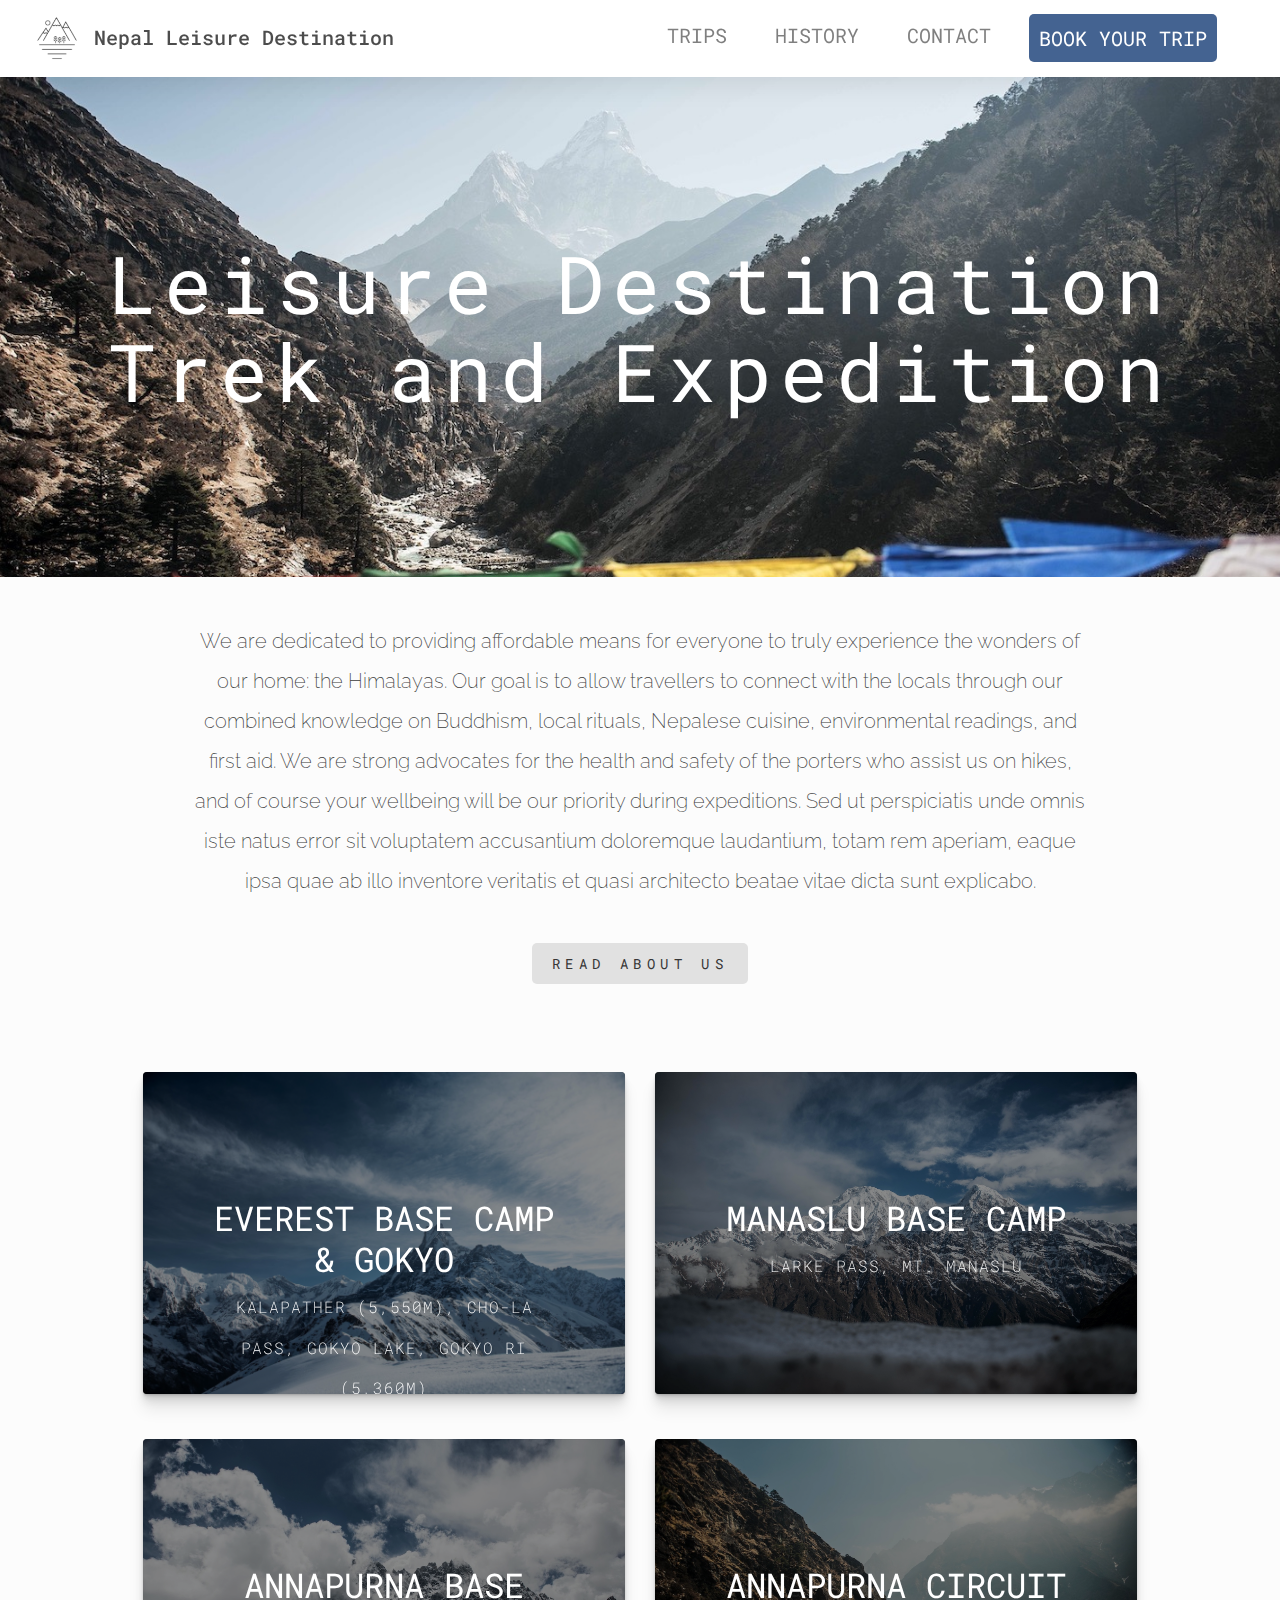
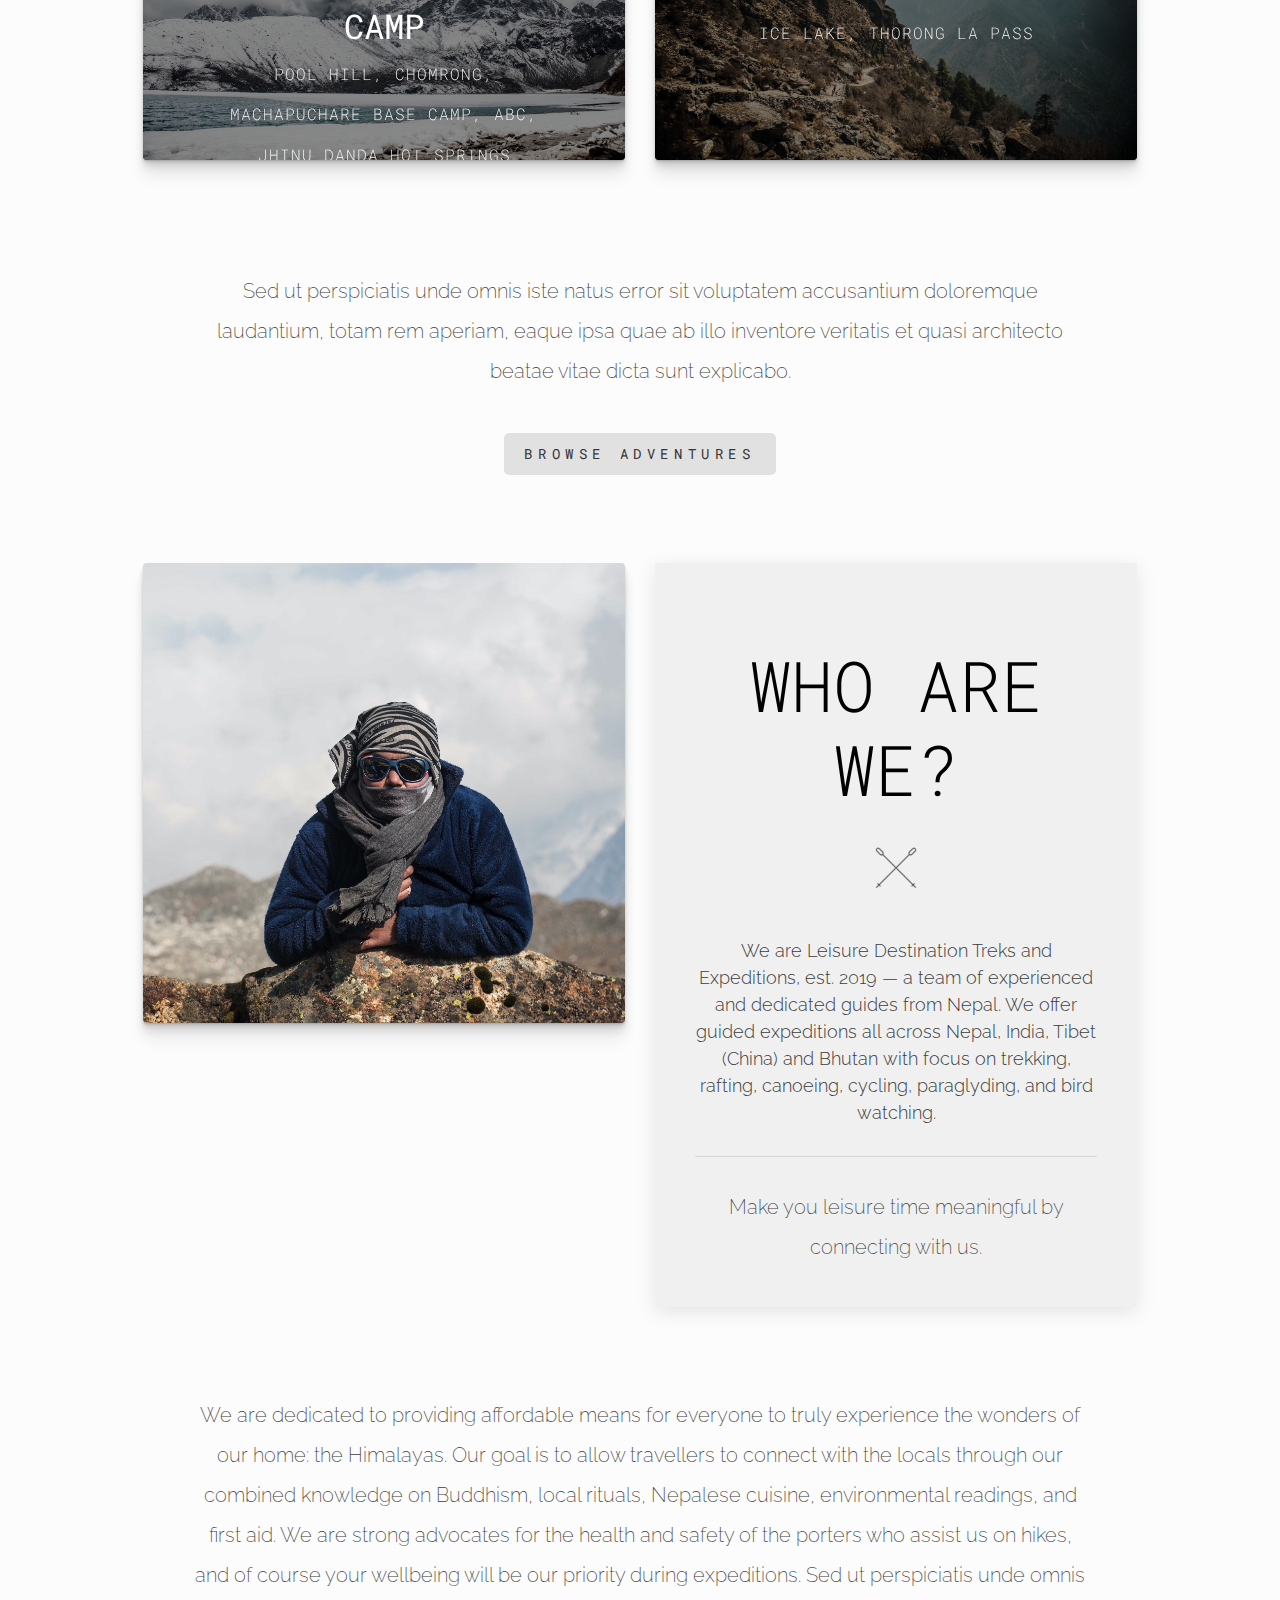
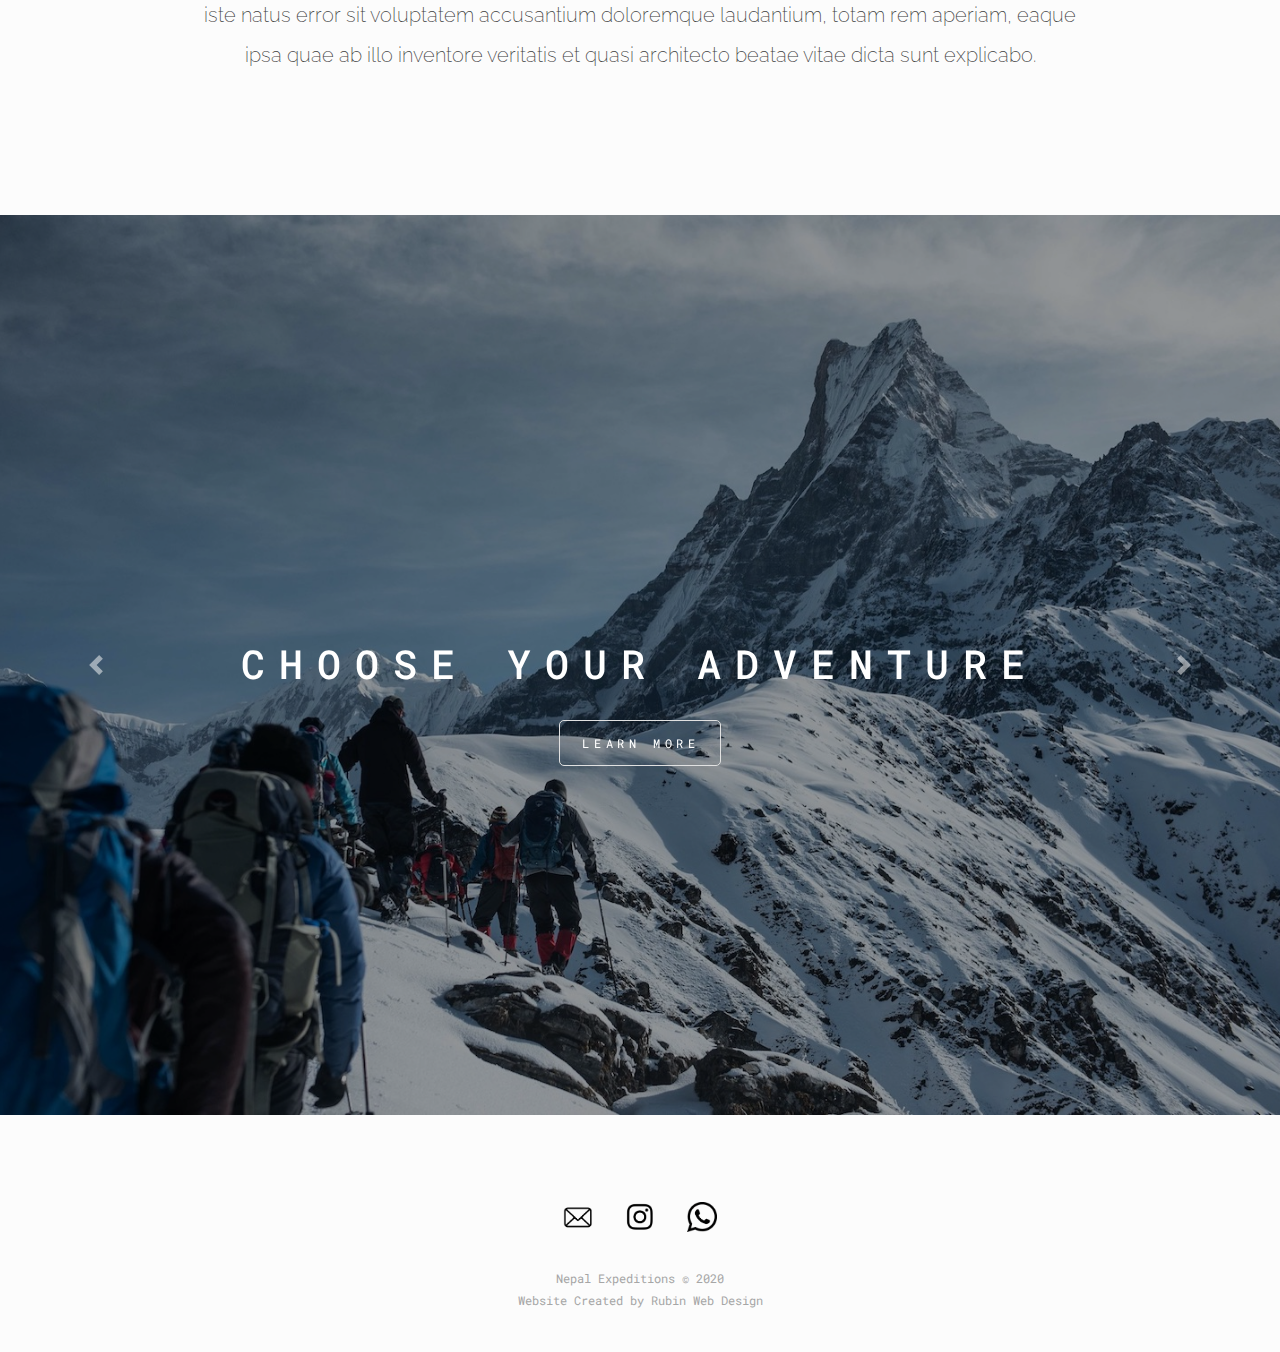
==== index.html @ e51857dc "rename images and fix permissions" ====
<!DOCTYPE html>
<html lang="en" class="no-js">
	<head>
		<title>Nepal Leisure Destination</title>
		<meta charset="utf-8" name="viewport" content="width=device-width, initial-scale=1">
        <link href="https://fonts.googleapis.com/css?family=Raleway|Roboto+Mono&display=swap" rel="stylesheet">
        <link rel="stylesheet" type="text/css" href="static/css/bootstrap.min.css">
        <link rel="stylesheet" type="text/css" href="static/css/main.css">
	</head>
	<body>
        <center>
            <nav class="navbar sticky-top navbar-expand-lg navbar-light bg-light">
                <div class="container-fluid">
                    <a class="navbar-brand" href="#">
                        <img src="static/images/logo-mountains.png" class="logo">
                        <h6 style="color: rgba(0,0,0,0.7); display: inline;">Nepal Leisure Destination</h6>
                    </a>
                    <button class="navbar-toggler" type="button" data-toggle="collapse" data-target="#navbarNavAltMarkup" aria-controls="navbarNavAltMarkup" aria-expanded="false" aria-label="Toggle navigation">
                        <span class="navbar-toggler-icon"></span>
                    </button>
                    <div class="collapse navbar-collapse" id="navbarNavAltMarkup">
                        <div class="navbar-nav ml-auto">
                            <a class="nav-item nav-link nav-pages" href="trips.html">TRIPS</a>
                            <a class="nav-item nav-link nav-pages" href="about.html">HISTORY</a>
                            <a class="nav-item nav-link nav-pages" href="contact.html">CONTACT</a>
                            <a class="nav-item nav-link nav-pages btn-light" href="bookings.html">BOOK YOUR TRIP</a>
                        </div>
                    </div>
                </div>
            </nav>
            <header>
                <div class="bg"></div>
                <div class="content">
                    Leisure Destination
                    <br>
                    Trek and Expedition
                </div>
            </header>
            <div class="container-fluid" style="width: 80%">
            <br><br>
            <p style="width: 90%">
                We are dedicated to providing affordable means for everyone to truly experience the wonders of our home: the Himalayas. Our goal is to allow travellers to connect with the locals through our combined knowledge on Buddhism, local rituals, Nepalese cuisine, environmental readings, and first aid. We are strong advocates for the health and safety of the porters who assist us on hikes, and of course your wellbeing will be our priority during expeditions. Sed ut perspiciatis unde omnis iste natus error sit voluptatem accusantium doloremque laudantium, totam rem aperiam, eaque ipsa quae ab illo inventore veritatis et quasi architecto beatae vitae dicta sunt explicabo.
            </p>
            <br>
            <a href="about.html">
                <button class="btn-light main-btn">Read About Us</button>
            </a>
            <br><br><br><br><br>
                <div class="row">
                    <div class="col-md-6">
                        <div class="grid">
                            <figure class="effect-bubba">
                                <a href="#">
                                    <img src="static/images/FLS0342.jpg" alt="">
                                    <figcaption>
                                        <h3>
                                            Everest Base Camp & Gokyo
                                            <br>
                                            <span>
                                                Kalapather (5,550m), Cho-La Pass, Gokyo Lake, Gokyo Ri (5,360m)
                                            </span>
                                        </h3>
                                        <p>
                                            20-22 days
                                            <br>
                                            difficulty: advanced
                                            <br>
                                            maximum altitude: 5,500m
                                            <br><br>
                                        </p>
                                    </figcaption>   
                                </a>        
                            </figure>
                        </div>
                    </div>
                    <div class="col-md-6">
                        <div class="grid">
                            <figure class="effect-bubba">
                                <a href="#">
                                    <img src="static/images/FLS0623.jpg" alt="">
                                    <figcaption>
                                        <h3>
                                            Manaslu Base Camp
                                            <br>
                                            <span>
                                                Larke Pass, Mt. Manaslu
                                            </span>
                                        </h3>
                                        <p>
                                            20-22 days
                                            <br>
                                            difficulty: advanced
                                            <br>
                                            maximum altitude: 5,115m
                                            <br><br>
                                        </p>
                                    </figcaption>  
                                </a>        
                            </figure>
                        </div>
                    </div>
                </div>
                <br>
                <div class="row">
                    <div class="col-md-6">
                        <div class="grid">
                            <figure class="effect-bubba">
                                <a href="#">
                                    <img src="static/images/FLS5182.jpg" alt="">
                                    <figcaption>
                                        <h3>
                                            Annapurna Base Camp
                                            <br>
                                            <span>
                                                Pool Hill, Chomrong, Machapuchare Base Camp, ABC, Jhinu Danda hot springs
                                            </span>
                                        </h3>
                                        <p>14-16 days
                                            <br>
                                            difficulty: intermediate
                                            <br>
                                            maximum altitude: 4,200m
                                            <br><br>
                                        </p>
                                    </figcaption>    
                                </a>        
                            </figure>
                        </div>
                    </div>
                    <div class="col-md-6">
                        <div class="grid">
                            <figure class="effect-bubba">
                                <a href="#">
                                    <img src="static/images/FLS3842.jpg" alt="">
                                    <figcaption>
                                        <h3>
                                            Annapurna Circuit
                                            <br>
                                            <span>
                                                Ice Lake, Thorong La Pass
                                            </span>
                                        </h3>
                                        <p>
                                            14-16 days
                                            <br>
                                            difficulty: intermediate
                                            <br>
                                            maximum altitude: 5,400m
                                            <br><br>
                                        </p>
                                    </figcaption>  
                                </a>        
                            </figure>
                        </div>
                    </div>
                </div>
                <br><br><br><br>
                <p style="width: 90%">
                    Sed ut perspiciatis unde omnis iste natus error sit voluptatem accusantium doloremque laudantium, totam rem aperiam, eaque ipsa quae ab illo inventore veritatis et quasi architecto beatae vitae dicta sunt explicabo.
                </p>
                <br>
                <a href="about.html">
                    <button class="btn-light main-btn">Browse Adventures</button>
                </a>
                <br><br><br><br><br>
                <div class="row">
                    <div class="col-6">
                        <a href="#">
                            <img src="static/images/FLS4295.jpg" class="main-img"/>
                        </a>
                    </div>
                    <div class="col-6">
                        <a href="bookings.html">
                            <div class="jumbotron img-btn" style="height: 100%; padding-bottom: 0">
                                <h2 class="display-4">Who are we?</h2>
                                <br>
                                <img src="static/images/logo-hikingsticks.png" class="jumbotron-img">
                                <br><br><br>
                                <p class="lead">
                                    We are Leisure Destination Treks and Expeditions, est. 2019 — a team of experienced and dedicated guides from Nepal. We offer guided expeditions all across Nepal, India, Tibet (China) and Bhutan with focus on trekking, rafting, canoeing, cycling, paraglyding, and bird watching.
                                </p>
                                <hr class="my-4">
                                <p>Make you leisure time meaningful by connecting with us.</p>
                            </div>
                        </a>
                    </div>
                </div>
                <br><br><br><br>
                <p style="width: 90%">
                    We are dedicated to providing affordable means for everyone to truly experience the wonders of our home: the Himalayas. Our goal is to allow travellers to connect with the locals through our combined knowledge on Buddhism, local rituals, Nepalese cuisine, environmental readings, and first aid. We are strong advocates for the health and safety of the porters who assist us on hikes, and of course your wellbeing will be our priority during expeditions. Sed ut perspiciatis unde omnis iste natus error sit voluptatem accusantium doloremque laudantium, totam rem aperiam, eaque ipsa quae ab illo inventore veritatis et quasi architecto beatae vitae dicta sunt explicabo.
                </p>
            </div>
            <br><br> 
            <!-- Bootstrap Slideshow     -->
            <div id="carouselExampleCaptions" class="carousel slide" style="margin: 6vw 0;" data-ride="carousel">
                <div class="carousel-inner">
                    <div class="carousel-item active">
                        <img src="static/images/FLS0353.jpg" class="d-block w-100" alt="...">
                        <div class="carousel-caption d-none d-md-block">
                            <h5>choose your adventure</h5>
                            <br>
                            <a href="#" class="btn">
                                <span class="btn-inner">Learn More</span>
                            </a>
                        </div>
                    </div>
                    <div class="carousel-item">
                        <img src="static/images/FLS3700.jpg" class="d-block w-100" alt="...">
                        <div class="carousel-caption d-none d-md-block">
                            <h5>meet our team</h5>
                            <br>
                            <a href="#" class="btn">
                                <span class="btn-inner">Learn More</span>
                            </a>
                        </div>
                    </div>
                    <div class="carousel-item">
                        <img src="static/images/FLS3102.jpg" class="d-block w-100" alt="...">
                        <div class="carousel-caption d-none d-md-block">
                            <h5>what to know about nepal</h5>
                            <br>
                            <a href="about.html" class="btn">
                                <span class="btn-inner">Learn More</span>
                            </a>
                        </div>
                    </div>
                </div>
                <a class="carousel-control-prev" href="#carouselExampleCaptions" role="button" data-slide="prev">
                    <span class="carousel-control-prev-icon" aria-hidden="true"></span>
                    <span class="sr-only">Previous</span>
                </a>
                <a class="carousel-control-next" href="#carouselExampleCaptions" role="button" data-slide="next">
                    <span class="carousel-control-next-icon" aria-hidden="true"></span>
                    <span class="sr-only">Next</span>
                </a>
            </div>
            <footer>
            	<a href="#"><img src="static/images/icon-mail.png" class="contact-icon"></a>
                <a href="#"><img src="static/images/icon-insta.png" class="contact-icon"></a>
                <a href="#"><img src="static/images/icon-whatsapp.png" class="contact-icon"></a>   
                <br><br> 
                <small>
                    Nepal Expeditions © 2020
                    <br>
                    Website Created by <a href="http://rubinwebdesign.com/" target="_blank">Rubin Web Design</a>
                </small>
            </footer>
            <br><br>
            <!-- Bootstrap Navbar -->
            <script src="https://ajax.googleapis.com/ajax/libs/jquery/1.12.4/jquery.min.js"></script>
            <script src="static/js/bootstrap.js"></script>
            <script type="text/javascript">
                $(function () {
                  $(document).scroll(function () {
                    var $nav = $(".navbar-expand-lg");
                    $nav.toggleClass('scrolled', $(this).scrollTop() > $nav.height());
                  });
                });
            </script>
        </center>
    </body>
</html>
---- static/css/main.css ----
html, body {
    width: 100%;
    height: 100%;
    margin: 0;
    padding: 0;
    font-family: 'Roboto Mono', monospace;
    font-size: 20px;
    line-height: 1.1;
    background-color: #fcfcfc;
}
a {
    color: initial;
}
a:hover {
    color: initial;
    text-decoration: none;
}
h1 {
    color: #cdcccc;
    display: block;
    font-size: 14vw;
    font-weight: 600;
    line-height: 0.6;
    margin: 0;
    text-shadow: 2px 2px 5px rgba(0, 0, 0, 0.42);
    white-space: pre-line;
    width: 100%;
}
h2 {
    display: block;
    font-size: 8vw;
    font-weight: 200;
    text-transform: uppercase;
    white-space: pre-line;
    width: 100%;
}
h4 {
    font-size: 35px;
    text-transform: uppercase;
    font-weight: 400;
    width: 100%;
}
h5 {
    font-size: 40px;
    letter-spacing: 0.35em;
    text-transform: uppercase;
}
h3 {
    font-size: 24px; 
    font-weight: 400;
    text-transform: uppercase;
}
h3 span {
    font-size: 16px;
    font-weight:  200;
    letter-spacing: 1px;
}
figcaption p {
    color: white;
}
p {
    font-family: 'Raleway', sans-serif;
    color: #333;
    opacity: 0.95;
    line-height: 2;
    font-weight: 200;
}
/*Jumbotron*/
.lead {
    font-size: 18px;
    line-height: 1.5;
}
.jumbotron {
    background-color: #f0f0f0;
}
/*Card*/
.card {
    background: #f3f3f3;
    min-height: 700px;
    margin-top: 35px;
    border-radius: 4px;
    box-shadow: 0 3px 12px 0 #ebebeb;
    transition: all 0.3s;
    border: none;
}
.card:hover {
    box-shadow: 0 2px 30px 0 #ced3d6;
    transform: translateY(-10px);
}

/*Header Image*/
header {
    align-items: center;
    background-color: black;
    background-size: cover;
    display: flex;
    height: 50vh;
    justify-content: center;
    min-height: 500px;
    position: relative;
}
.bg {
    width: 100%;
    height: 100%;
    min-height: 500px;
    position: absolute;
    top: 0;
    left: 0;
    z-index: 2000;
    background-image: url("../images/FLS3943.jpg");
    background-position: center;
    background-repeat: no-repeat;
    background-size: cover;
    background-attachment: fixed;
    animation: fadein 3s linear forwards;
}
.content {
    position: relative;
    text-align: center;
    z-index: 3000;
    color: white;
    font-size: 80px;
    letter-spacing: 8px;
}
@keyframes fadein {
    from {filter: brightness(0%);}
    to   {filter: brightness(70%);}
}

/*Navigation*/
.navbar {
    z-index: 5000;
    box-shadow: 0 4px 30px 0 rgba(0, 0, 0, .1);
}
.nav-pages {
    margin-right: 28px;
}
.navbar-expand-lg {
    background-color: #fff!important;
}
.navbar-expand-lg.scrolled {
  background-color: #fff !important;
  transition: background-color 200ms linear;
}
.logo {
    height: 44px;
}
/*Images*/
.main-img {
    width: 100%;
    border-radius: 4px;
    box-shadow: 0 1px 1px rgba(0,0,0,0.08), 
                0 2px 2px rgba(0,0,0,0.08), 
                0 4px 4px rgba(0,0,0,0.08), 
                0 8px 8px rgba(0,0,0,0.08),
                0 16px 16px rgba(0,0,0,0.08);
}
.img-btn {
    width: 100%;
    opacity: 1;
    border-radius: 2px;
    box-shadow: 0 5px 20px rgba(0,0,0,0.1);
    transition: all 0.3s;
}
.img-btn:hover {
    opacity: 0.8;
    transform: translateY(-10px);
    box-shadow: 0 10px 25px rgba(0,0,0,0.15);
}
.contact-icon {
    margin: 10px;
    width: 30px;
    transition: transform 0.4s ease;
}
.contact-icon:hover {
    transform: scale(1.2);
}
/*Carousel*/
.d-block {
    filter: brightness(60%);
    overflow: hidden;
    position: relative;
    object-fit: cover;
    width: 100%;
    height: 100vh;
}
.carousel-caption {
    text-align: center;
    top: 45vh;
}

small, small a {
    color: #a6a6a6;
    transition: color 0.35s;
    font-size: 12px;
}

/*BootStrap*/
.jumbotron-img {
    opacity: 0.7;
    width: 50px;
}
.col-lg-6 {
    padding-right: 0;
    padding-left: 0;
}

/*Light Button*/
.btn {
    display: inline-block;
    padding: 13px 20px;
    color: #fff;
    text-decoration: none;
    position: relative;
    background: transparent;
    border: 1px solid #e1e1e1;
    font-size: 12px;
    letter-spacing: 0.4em;
    text-align: center;
    text-indent: 2px;
    text-transform: uppercase;
    transition: color 0.1s linear 0.05s;
}
.btn::before {
    content: "";
    display: block;
    position: absolute;
    top: 50%;
    left: 0;
    width: 100%;
    height: 1px;
    background: #e1e1e1;
    z-index: 1;
    opacity: 0;
    transition: height 0.2s ease, top 0.2s ease, opacity 0s linear 0.2s;
}
.btn::after {
    transition: border 0.1s linear 0.05s;
}
.btn .btn-inner {
    position: relative;
    z-index: 2;
}
.btn:hover {
    color: #373737;
    transition: color 0.1s linear 0s;
}
.btn:hover::before {
    top: 0;
    height: 100%;
    opacity: 1;
    transition: height 0.2s ease, top 0.2s ease, opacity 0s linear 0s;
}
.btn:hover::after {
    border-color: #373737;
    transition: border 0.1s linear 0s;
}
/*Navbar Call to Action*/
.btn-light {
    padding: 13px 20px;
    border-radius: 0.25rem;
    text-transform: uppercase;
    color: white!important;
    background-color: #446391;
    border: none;
}
.btn-light:hover {
    background-color: #00327d;
}
/*Main Button*/
.main-btn {
    background: #e1e1e1; 
    color: #373737!important; 
    letter-spacing: 0.4em; 
    font-size: 14px;
    transition: background 0.4s ease;
}
.main-btn:hover {
    background-color: #c1c1c1;
    color: black!important;
}

/*Box Border*/
.grid {
    position: relative;
    text-align: center;
}
.grid figure {
    position: relative;
    display: inline-block;
    overflow: hidden;
    text-align: center;
    cursor: pointer;
    border-radius: 4px;
    box-shadow: 0 1px 1px rgba(0,0,0,0.08), 
                0 2px 2px rgba(0,0,0,0.08), 
                0 4px 4px rgba(0,0,0,0.08), 
                0 8px 8px rgba(0,0,0,0.08),
                0 16px 16px rgba(0,0,0,0.08);
}
.grid figure img {
    position: relative;
    display: block;
    min-height: 100%;
    max-width: 100%;
    opacity: 0.8;
}
.grid figure figcaption {
    padding: 2em;
    padding-top: 20%;
    color: #fff!important;
    text-transform: uppercase;
    font-size: 1.25em;
    backface-visibility: hidden;
}
.grid figure figcaption::before,
.grid figure figcaption::after {
    pointer-events: none;
}
.grid figure figcaption,
.grid figure figcaption > a {
    position: absolute;
    top: 0;
    left: 0;
    width: 100%;
    height: 100%;
}
.grid figure figcaption > a {
    z-index: 1000;
    text-indent: 200%;
    white-space: nowrap;
    font-size: 0;
    opacity: 0;
}
.grid figure h3,
.grid figure p {
    margin: 0;
}
.grid figure p {
    letter-spacing: 1px;
    font-size: 16px;
}
figure.effect-bubba {
    background-color: black;
}
figure.effect-bubba img {
    opacity: 0.55;
    transition: opacity 0.35s;
}
figure.effect-bubba:hover img {
    opacity: 0.4;
}
figure.effect-bubba figcaption::before,
figure.effect-bubba figcaption::after {
    bottom: 30px;
    content: '';
    left: 30px;
    opacity: 0;
    position: absolute;
    right: 30px;
    top: 30px;
    transition: opacity 0.35s, transform 0.35s;
}
figure.effect-bubba figcaption::before {
    border-bottom: 1px solid #fff;
    border-top: 1px solid #fff;
    transform: scale(0,1);
}
figure.effect-bubba figcaption::after {
    border-left: 1px solid #fff;
    border-right: 1px solid #fff;
    transform: scale(1,0);
}
figure.effect-bubba h3 {
    padding-top: 0;
    transform: translate3d(0,20px,0);
    transition: transform 0.35s;
    padding: 10px;
    font-size: 34px;
}
figure.effect-bubba p {
    padding: 8px 2em;
    opacity: 0;
    transition: opacity 0.35s, transform 0.35s;
    transform: translate3d(0,20px,0);
}
figure.effect-bubba:hover figcaption::before,
figure.effect-bubba:hover figcaption::after {
    opacity: 1;
    transform: scale(1);
}
figure.effect-bubba:hover h3,
figure.effect-bubba:hover p {
    opacity: 1;
    transform: translate3d(0,0,0);
}

@media screen and (max-width: 50em) {
    .content {
        padding: 0 10px;
        text-align: center;
    }
    .grid figure {
        display: inline-block;
        float: none;
        margin: 10px auto;
        width: 100%;
    }
}

*, *:after, *:before {box-sizing: border-box;}
.clearfix:before, .clearfix:after { display: table; content: ''; }
.clearfix:after { clear: both; }

/*Footer
/*.footer-img {
    position: relative;
    z-index: -1;
    bottom: 0;
    height: 80vw;
    background-image: linear-gradient(#fcfcfc, rgba(0,0,0,0), black), url(../images/P6120199.jpg);
    background-size: cover;
    background-repeat: no-repeat;
    background-position: center center;
    margin-top: -10vw;
}*/

/*@media (min-width: 400px) {
    .figcaption p {
        display: none!important;
    }
}*/
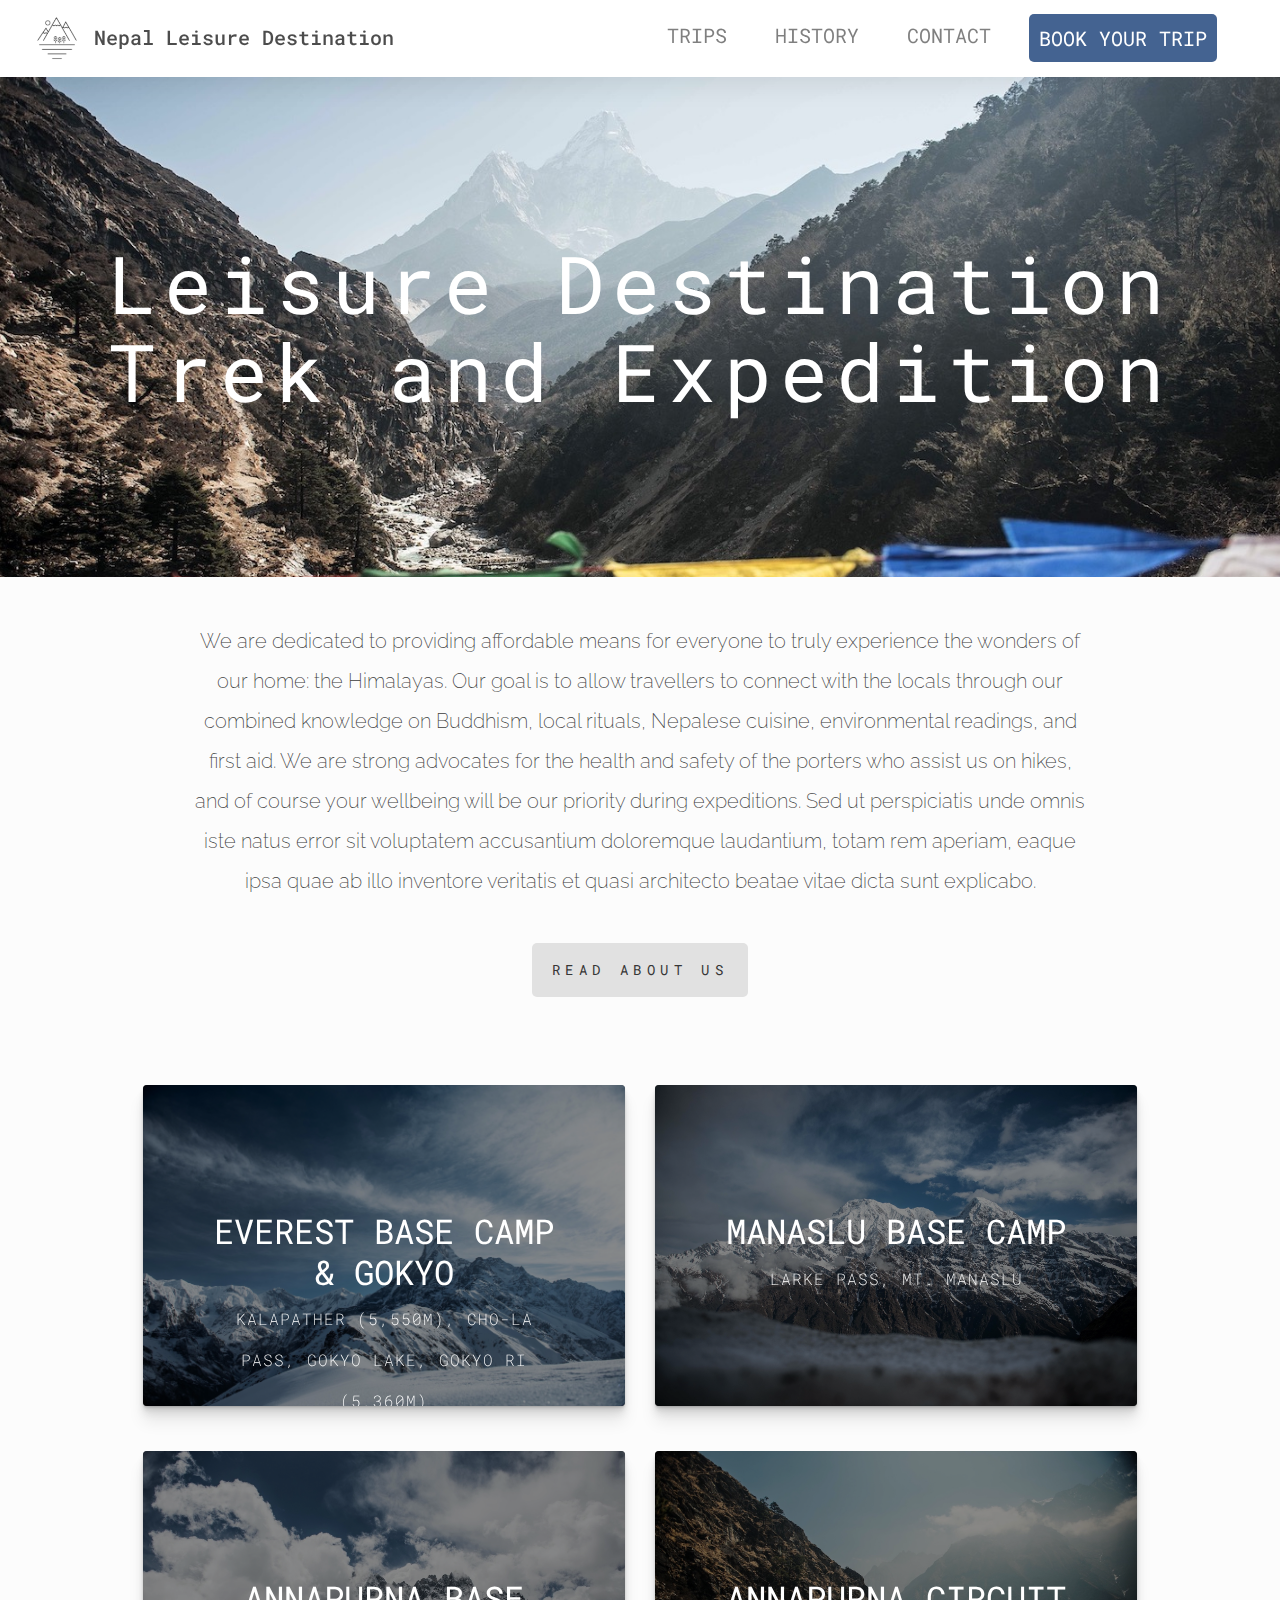
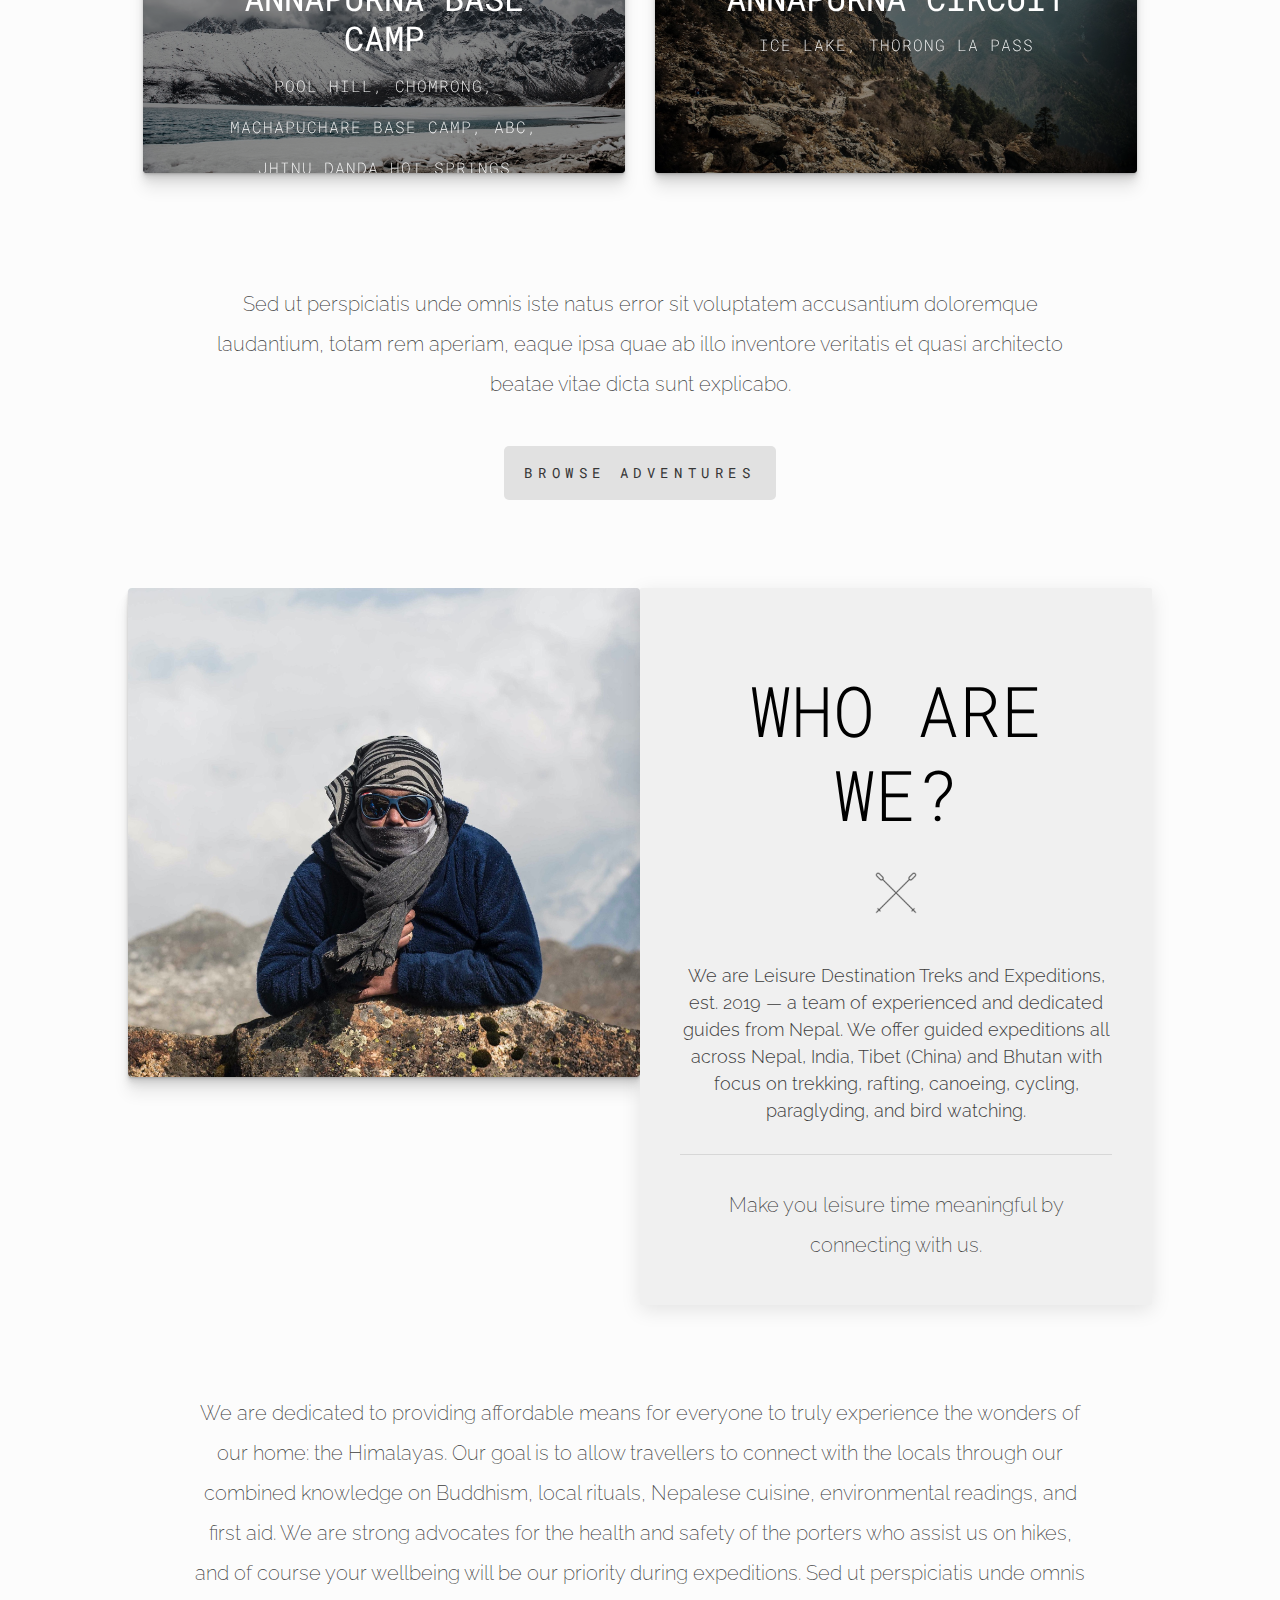
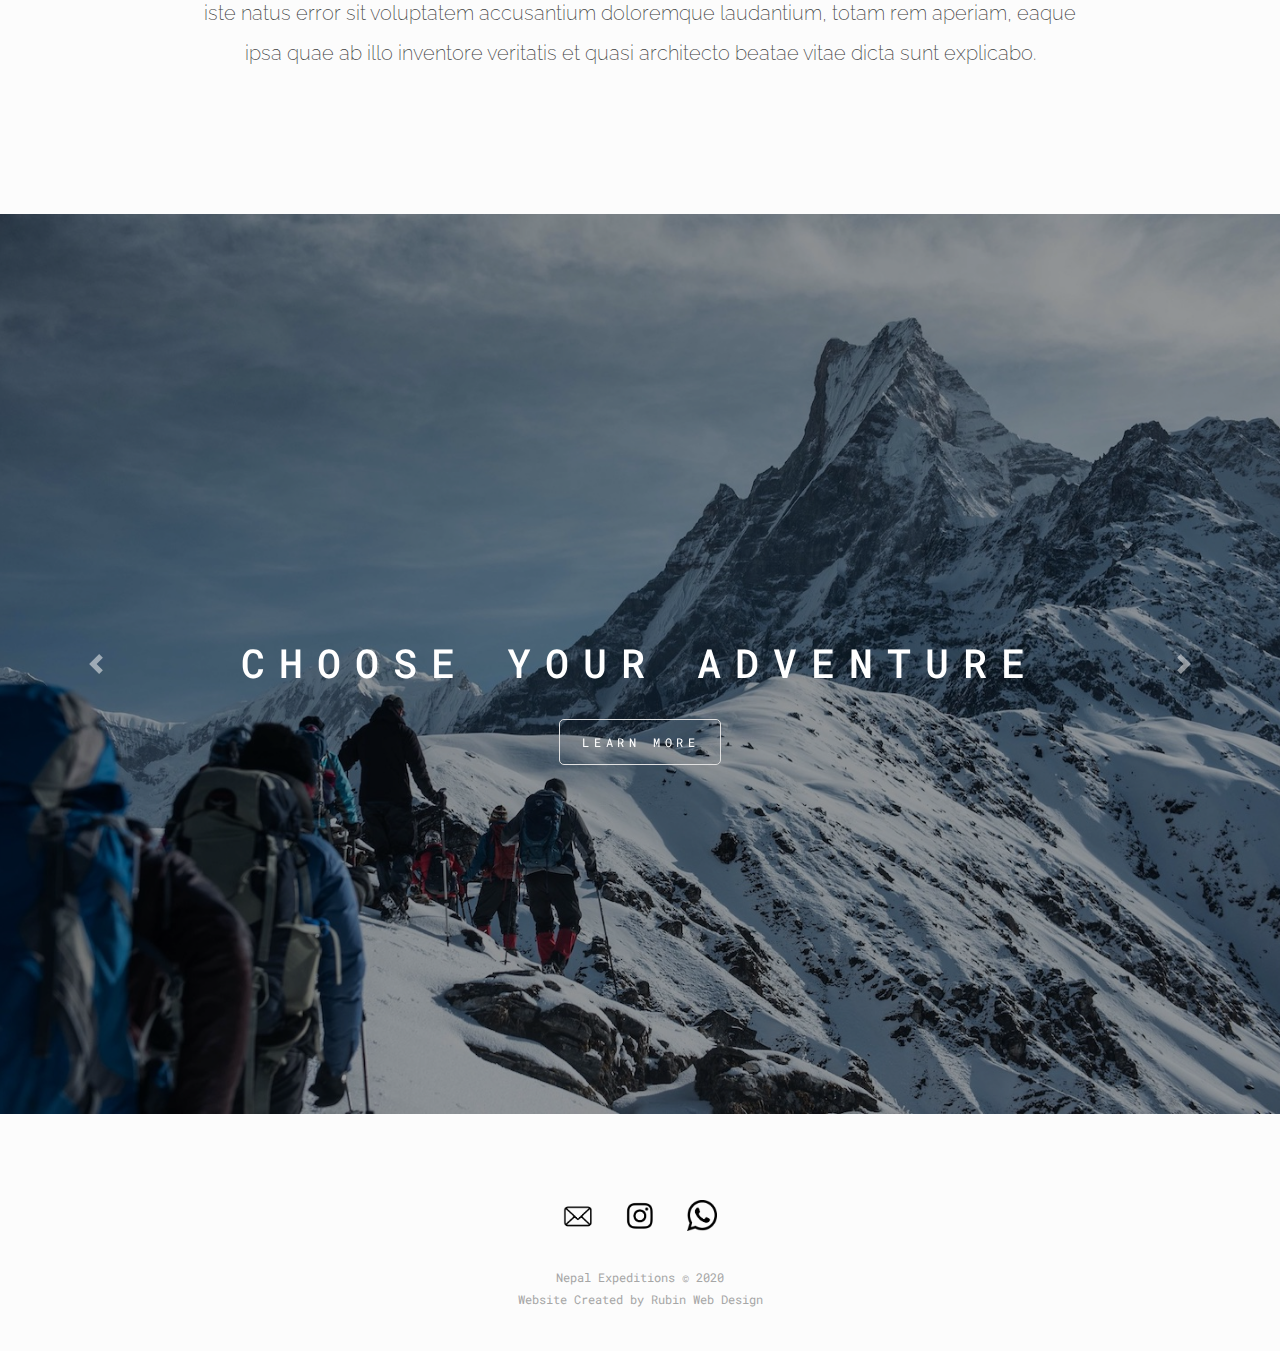
==== commit b7e928cf: "Merge branch 'master' of https://github.com/ta-dow/leisuredestination.com" ====
--- a/index.html
+++ b/index.html
@@ -164,12 +164,12 @@
                 </a>
                 <br><br><br><br><br>
                 <div class="row">
-                    <div class="col-6">
+                    <div class="col-lg-6">
                         <a href="#">
                             <img src="static/images/FLS4295.jpg" class="main-img"/>
                         </a>
                     </div>
-                    <div class="col-6">
+                    <div class="col-lg-6">
                         <a href="bookings.html">
                             <div class="jumbotron img-btn" style="height: 100%; padding-bottom: 0">
                                 <h2 class="display-4">Who are we?</h2>
@@ -196,7 +196,7 @@
                 <div class="carousel-inner">
                     <div class="carousel-item active">
                         <img src="static/images/FLS0353.jpg" class="d-block w-100" alt="...">
-                        <div class="carousel-caption d-none d-md-block">
+                        <div class="carousel-caption">
                             <h5>choose your adventure</h5>
                             <br>
                             <a href="#" class="btn">
@@ -206,7 +206,7 @@
                     </div>
                     <div class="carousel-item">
                         <img src="static/images/FLS3700.jpg" class="d-block w-100" alt="...">
-                        <div class="carousel-caption d-none d-md-block">
+                        <div class="carousel-caption">
                             <h5>meet our team</h5>
                             <br>
                             <a href="#" class="btn">
@@ -216,7 +216,7 @@
                     </div>
                     <div class="carousel-item">
                         <img src="static/images/FLS3102.jpg" class="d-block w-100" alt="...">
-                        <div class="carousel-caption d-none d-md-block">
+                        <div class="carousel-caption">
                             <h5>what to know about nepal</h5>
                             <br>
                             <a href="about.html" class="btn">
@@ -260,3 +260,16 @@
         </center>
     </body>
 </html>
+
+<!-- TODO
+- add correct images to trips and team members
+- add text (itineraries, company values)
+- create pages for each trip (including sightseeing)
+- add FB/email + WhatsApp link: Use https://wa.me/<number> where the <number> is a full phone number in international format; omit any zeroes, brackets, or dashes when adding the phone number in international format
+- add logo and favicon
+- find new title font 
+- replace grids text with arrow and CTA on small devices
+- make carousel arrows larger
+- add booking calender and contact form
+- add reviews
+ -->
--- a/static/css/main.css
+++ b/static/css/main.css
@@ -8,6 +8,7 @@
     line-height: 1.1;
     background-color: #fcfcfc;
 }
+
 a {
     color: initial;
 }
@@ -273,6 +274,7 @@
     color: #373737!important; 
     letter-spacing: 0.4em; 
     font-size: 14px;
+    line-height: 2;
     transition: background 0.4s ease;
 }
 .main-btn:hover {
@@ -397,8 +399,7 @@
 
 @media screen and (max-width: 50em) {
     .content {
-        padding: 0 10px;
-        text-align: center;
+        font-size: 36px;
     }
     .grid figure {
         display: inline-block;
@@ -408,25 +409,42 @@
     }
 }
 
-*, *:after, *:before {box-sizing: border-box;}
-.clearfix:before, .clearfix:after { display: table; content: ''; }
-.clearfix:after { clear: both; }
-
-/*Footer
-/*.footer-img {
-    position: relative;
-    z-index: -1;
-    bottom: 0;
-    height: 80vw;
-    background-image: linear-gradient(#fcfcfc, rgba(0,0,0,0), black), url(../images/P6120199.jpg);
-    background-size: cover;
-    background-repeat: no-repeat;
-    background-position: center center;
-    margin-top: -10vw;
-}*/
-
-/*@media (min-width: 400px) {
-    .figcaption p {
-        display: none!important;
-    }
-}*/
+/*carousel indicators */
+.carousel-indicators li {
+  background: #f00 none repeat scroll 0 0;
+  border: 0 none;
+  border-radius: 50%;
+  height: 30px;
+  margin: 3px;
+  opacity: 0.5;
+  width: 30px;
+}
+/*active slide indicator */
+.carousel-indicators .active {
+  background: #fff none repeat scroll 0 0;
+  border: 4px solid #f00;
+}
+
+@media (max-width: 500px) {
+    nav h6 {
+        font-size: 11px;
+    }
+    .effect-bubba h3 {
+        font-size: 24px!important;
+    }
+    figure h3 span, .effect-bubba:hover p {
+        display: none;
+    }
+    .carousel-caption h5 {
+        font-size: 22px;
+    }
+    .carousel-control-prev-icon, .carousel-control-next-icon {
+        display: none;
+    }
+    .trip-title {
+        padding-top: 30px;
+    }
+    .container-fluid {
+        max-width: 100%!important;
+    }
+}
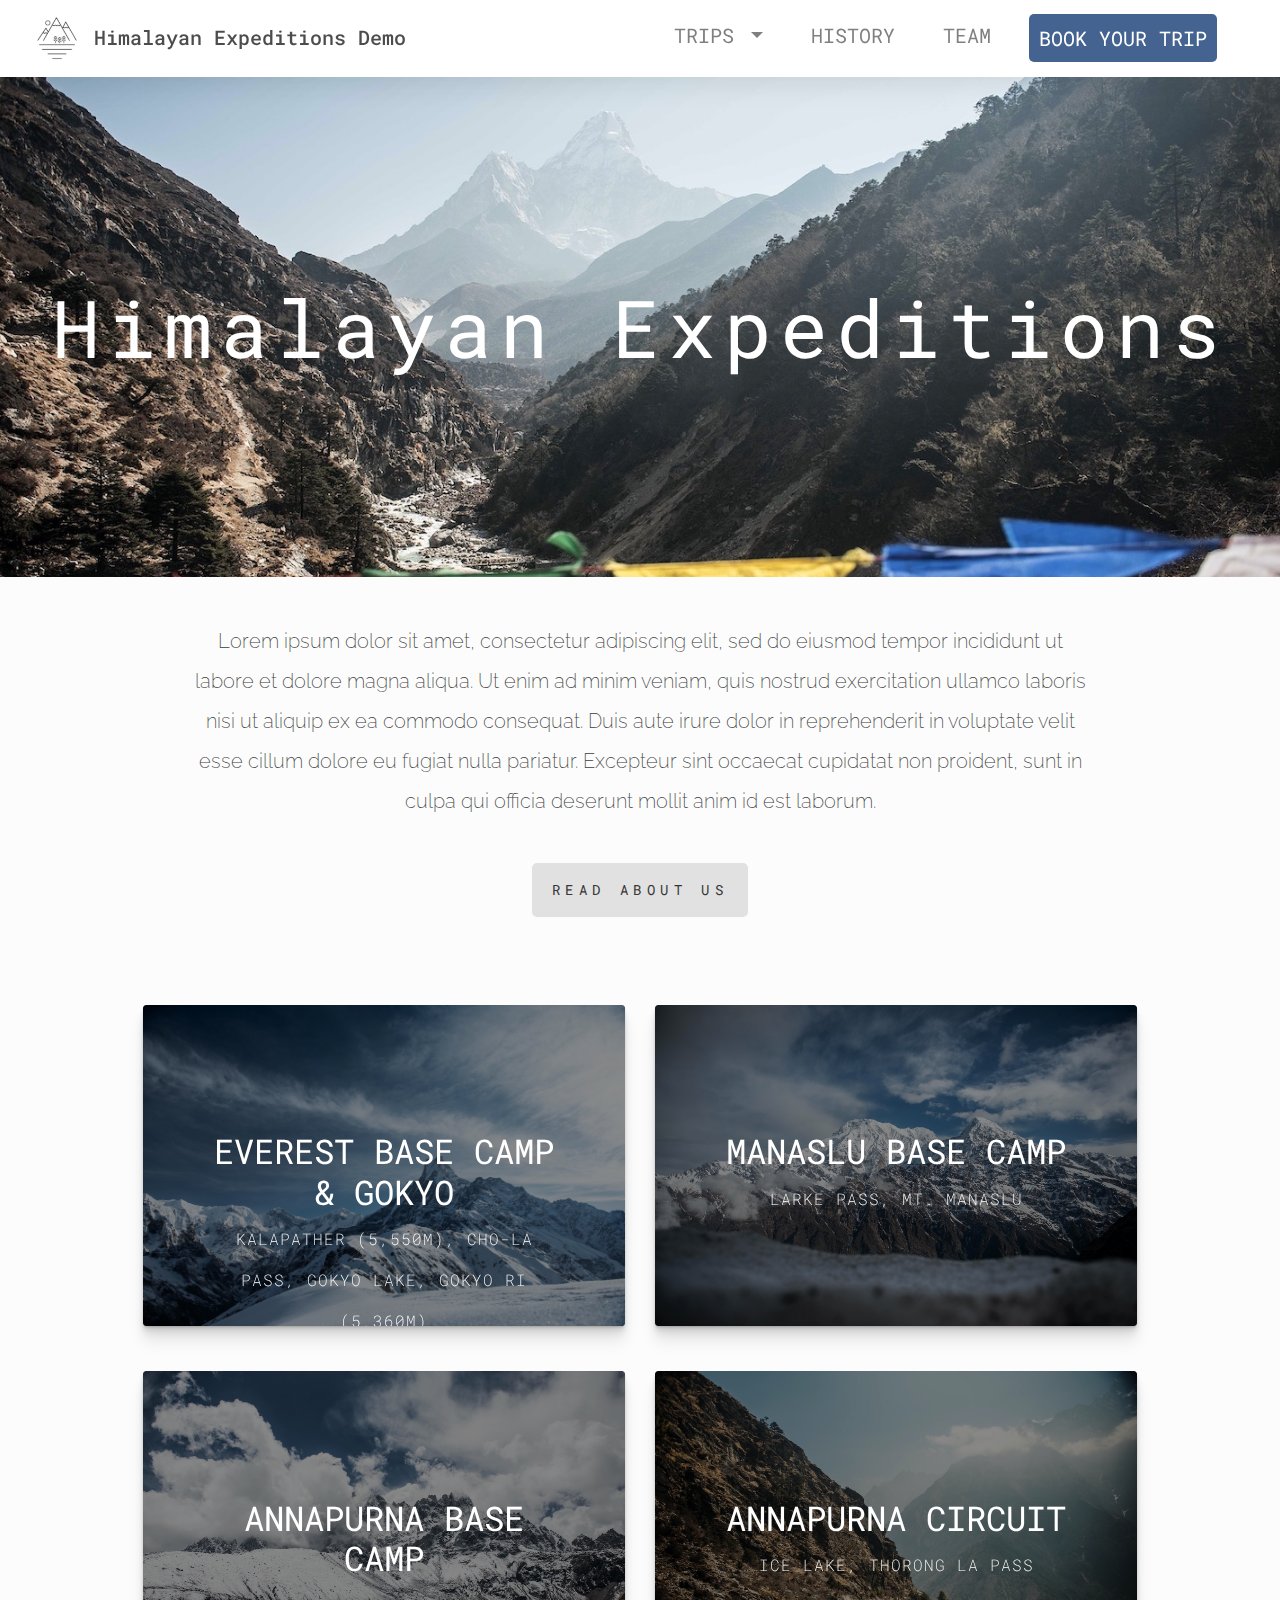
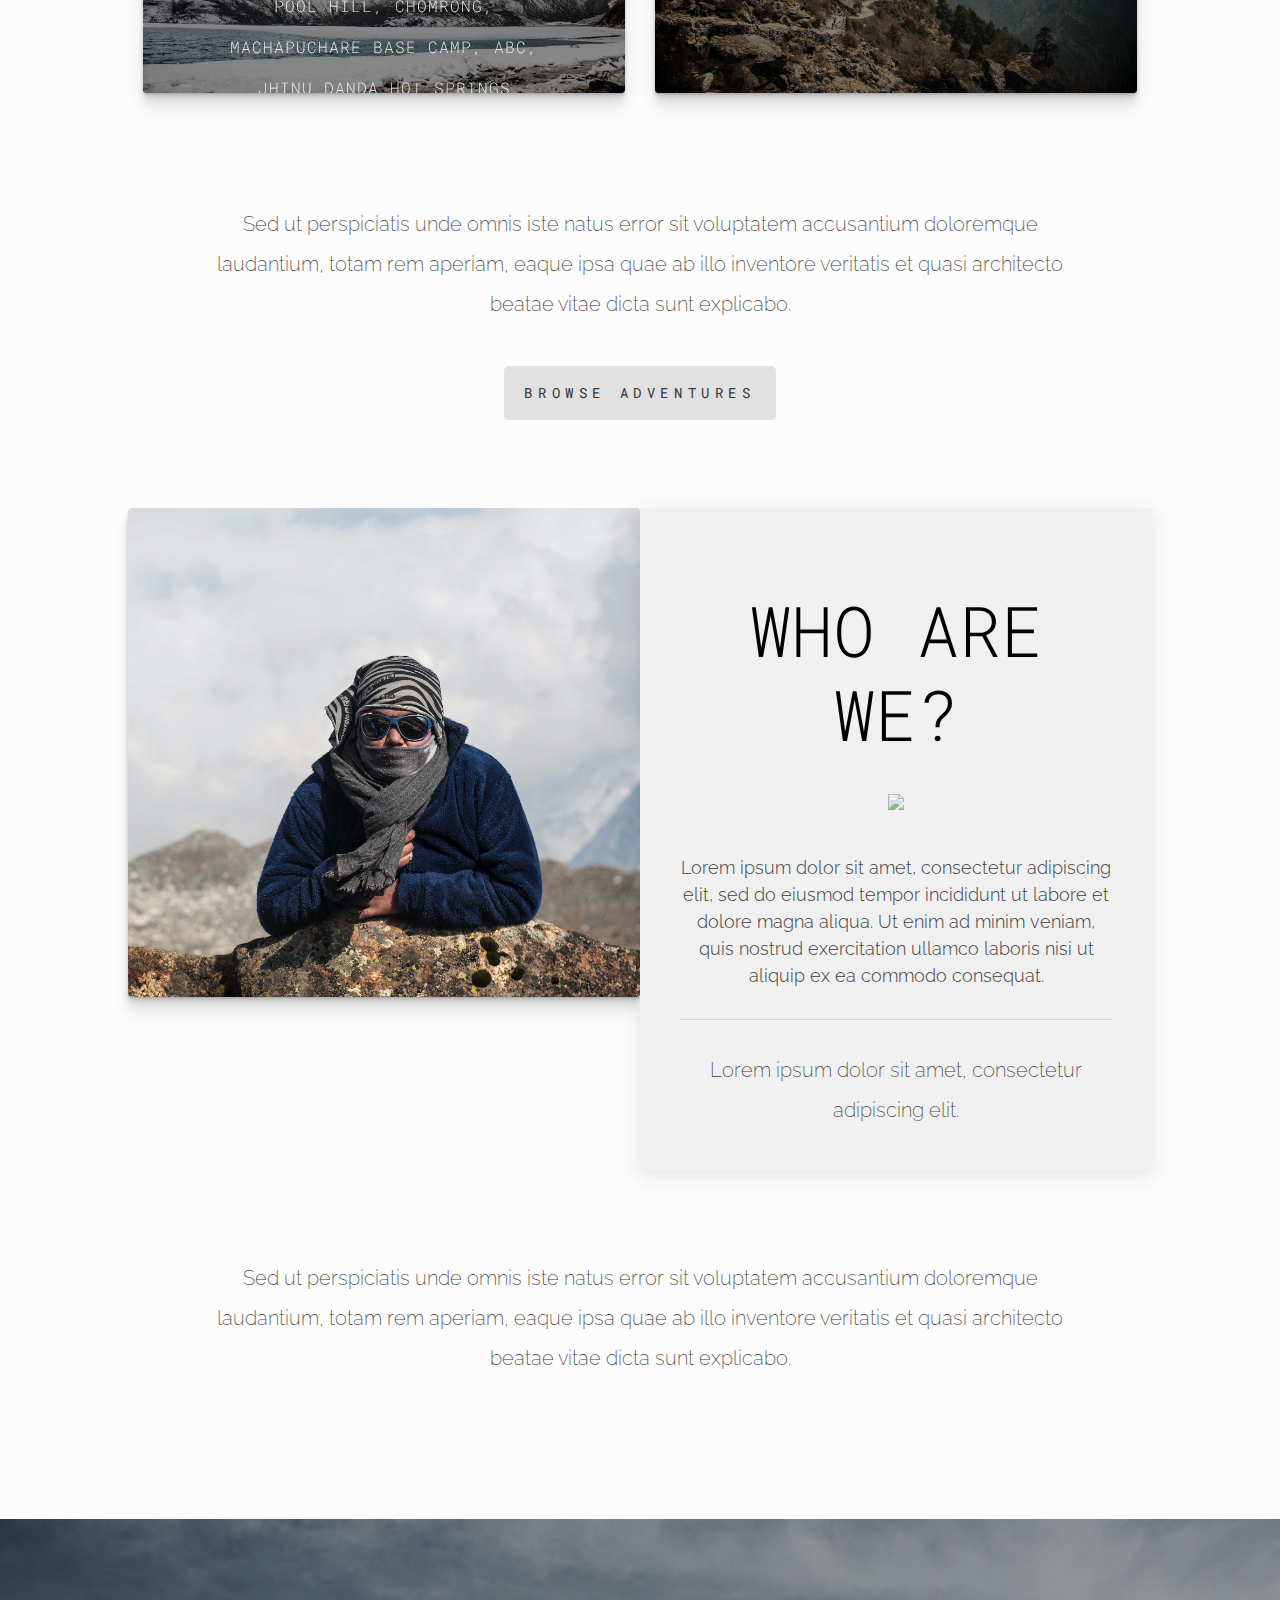
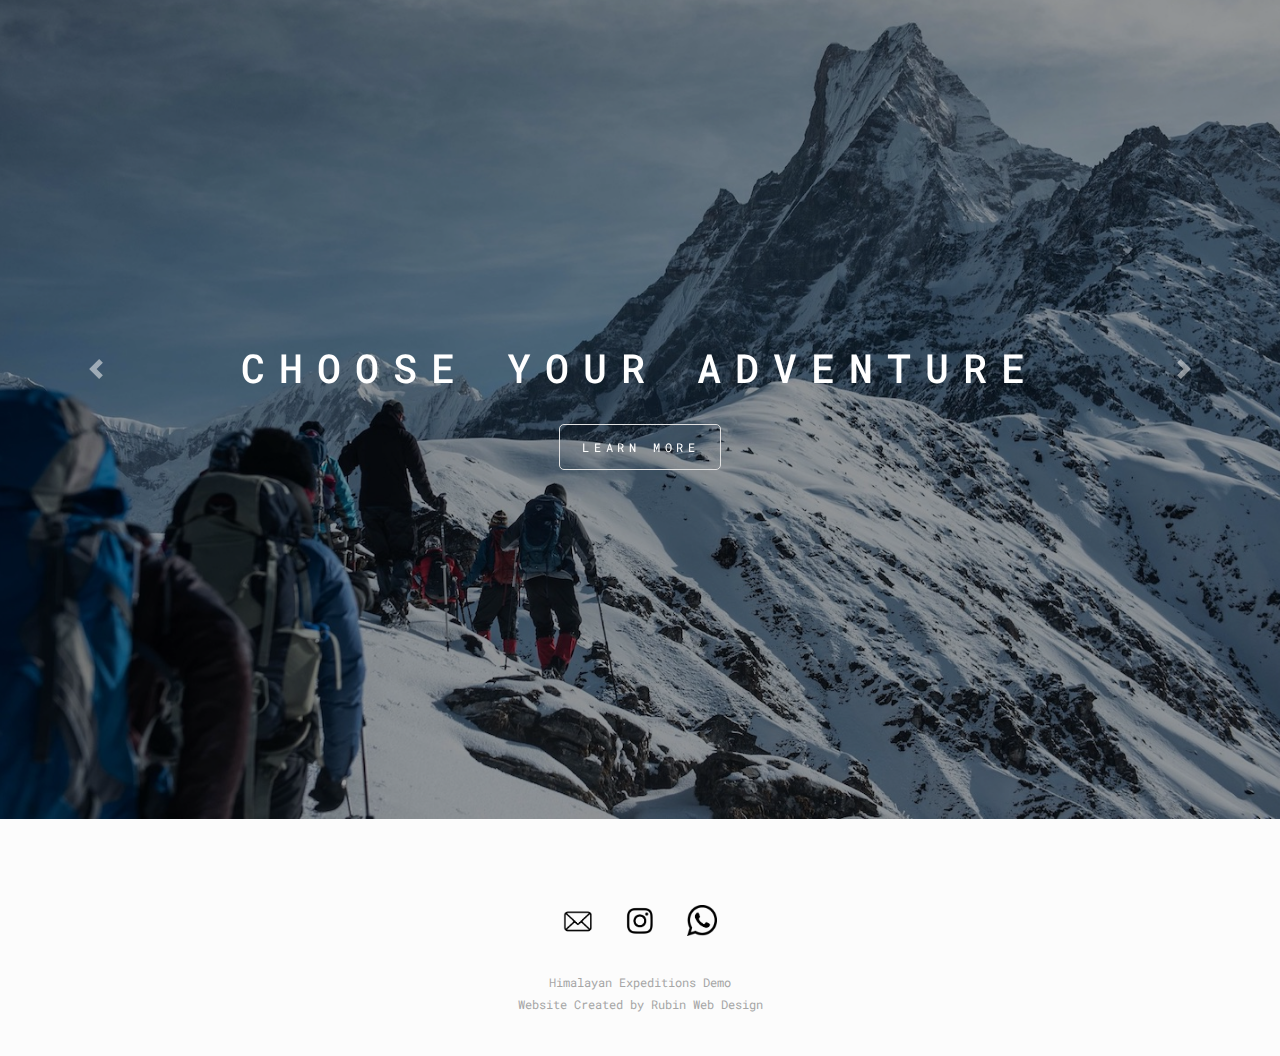
==== commit 8df80d71: "simplified site, available for sale" ====
--- a/index.html
+++ b/index.html
@@ -1,11 +1,12 @@
 <!DOCTYPE html>
 <html lang="en" class="no-js">
 	<head>
-		<title>Nepal Leisure Destination</title>
+		<title>Himalayan Expeditions Demo</title>
 		<meta charset="utf-8" name="viewport" content="width=device-width, initial-scale=1">
         <link href="https://fonts.googleapis.com/css?family=Raleway|Roboto+Mono&display=swap" rel="stylesheet">
         <link rel="stylesheet" type="text/css" href="static/css/bootstrap.min.css">
         <link rel="stylesheet" type="text/css" href="static/css/main.css">
+        <link rel="icon" type="image/png" sizes="32x32" href="favicon.ico">
 	</head>
 	<body>
         <center>
@@ -13,16 +14,26 @@
                 <div class="container-fluid">
                     <a class="navbar-brand" href="#">
                         <img src="static/images/logo-mountains.png" class="logo">
-                        <h6 style="color: rgba(0,0,0,0.7); display: inline;">Nepal Leisure Destination</h6>
+                        <h6 style="color: rgba(0,0,0,0.7); display: inline;">Himalayan Expeditions Demo</h6>
                     </a>
                     <button class="navbar-toggler" type="button" data-toggle="collapse" data-target="#navbarNavAltMarkup" aria-controls="navbarNavAltMarkup" aria-expanded="false" aria-label="Toggle navigation">
                         <span class="navbar-toggler-icon"></span>
                     </button>
                     <div class="collapse navbar-collapse" id="navbarNavAltMarkup">
                         <div class="navbar-nav ml-auto">
-                            <a class="nav-item nav-link nav-pages" href="trips.html">TRIPS</a>
-                            <a class="nav-item nav-link nav-pages" href="about.html">HISTORY</a>
-                            <a class="nav-item nav-link nav-pages" href="contact.html">CONTACT</a>
+                            <li class="nav-item dropdown">
+                                <a class="nav-link dropdown-toggle nav-item nav-pages" href="#" id="navbarDropdown" role="button" data-toggle="dropdown" aria-haspopup="true" aria-expanded="false">
+                                    TRIPS
+                                </a>
+                                <div class="dropdown-menu" aria-labelledby="navbarDropdown">
+                                    <a class="dropdown-item" href="trips-nepal.html">NEPAL</a>
+                                    <a class="dropdown-item" href="#">INDIA</a>
+                                    <a class="dropdown-item" href="#">CHINA</a>
+                                    <a class="dropdown-item" href="#">BHUTAN</a>
+                                </div>
+                            </li>
+                            <a class="nav-item nav-link nav-pages" href="history.html">HISTORY</a>
+                            <a class="nav-item nav-link nav-pages" href="team.html">TEAM</a>
                             <a class="nav-item nav-link nav-pages btn-light" href="bookings.html">BOOK YOUR TRIP</a>
                         </div>
                     </div>
@@ -31,18 +42,16 @@
             <header>
                 <div class="bg"></div>
                 <div class="content">
-                    Leisure Destination
-                    <br>
-                    Trek and Expedition
+                    Himalayan Expeditions
                 </div>
             </header>
-            <div class="container-fluid" style="width: 80%">
+            <div class="container-fluid" style="max-width: 80%">
             <br><br>
             <p style="width: 90%">
-                We are dedicated to providing affordable means for everyone to truly experience the wonders of our home: the Himalayas. Our goal is to allow travellers to connect with the locals through our combined knowledge on Buddhism, local rituals, Nepalese cuisine, environmental readings, and first aid. We are strong advocates for the health and safety of the porters who assist us on hikes, and of course your wellbeing will be our priority during expeditions. Sed ut perspiciatis unde omnis iste natus error sit voluptatem accusantium doloremque laudantium, totam rem aperiam, eaque ipsa quae ab illo inventore veritatis et quasi architecto beatae vitae dicta sunt explicabo.
+                Lorem ipsum dolor sit amet, consectetur adipiscing elit, sed do eiusmod tempor incididunt ut labore et dolore magna aliqua. Ut enim ad minim veniam, quis nostrud exercitation ullamco laboris nisi ut aliquip ex ea commodo consequat. Duis aute irure dolor in reprehenderit in voluptate velit esse cillum dolore eu fugiat nulla pariatur. Excepteur sint occaecat cupidatat non proident, sunt in culpa qui officia deserunt mollit anim id est laborum.
             </p>
             <br>
-            <a href="about.html">
+            <a href="team.html">
                 <button class="btn-light main-btn">Read About Us</button>
             </a>
             <br><br><br><br><br>
@@ -159,7 +168,7 @@
                     Sed ut perspiciatis unde omnis iste natus error sit voluptatem accusantium doloremque laudantium, totam rem aperiam, eaque ipsa quae ab illo inventore veritatis et quasi architecto beatae vitae dicta sunt explicabo.
                 </p>
                 <br>
-                <a href="about.html">
+                <a href="trips-nepal.html">
                     <button class="btn-light main-btn">Browse Adventures</button>
                 </a>
                 <br><br><br><br><br>
@@ -174,20 +183,20 @@
                             <div class="jumbotron img-btn" style="height: 100%; padding-bottom: 0">
                                 <h2 class="display-4">Who are we?</h2>
                                 <br>
-                                <img src="static/images/logo-hikingsticks.png" class="jumbotron-img">
+                                <img src="static/images/icon-hikingsticks.png" class="jumbotron-img">
                                 <br><br><br>
                                 <p class="lead">
-                                    We are Leisure Destination Treks and Expeditions, est. 2019 — a team of experienced and dedicated guides from Nepal. We offer guided expeditions all across Nepal, India, Tibet (China) and Bhutan with focus on trekking, rafting, canoeing, cycling, paraglyding, and bird watching.
+                                    Lorem ipsum dolor sit amet, consectetur adipiscing elit, sed do eiusmod tempor incididunt ut labore et dolore magna aliqua. Ut enim ad minim veniam, quis nostrud exercitation ullamco laboris nisi ut aliquip ex ea commodo consequat.
                                 </p>
                                 <hr class="my-4">
-                                <p>Make you leisure time meaningful by connecting with us.</p>
+                                <p>Lorem ipsum dolor sit amet, consectetur adipiscing elit.</p>
                             </div>
                         </a>
                     </div>
                 </div>
                 <br><br><br><br>
                 <p style="width: 90%">
-                    We are dedicated to providing affordable means for everyone to truly experience the wonders of our home: the Himalayas. Our goal is to allow travellers to connect with the locals through our combined knowledge on Buddhism, local rituals, Nepalese cuisine, environmental readings, and first aid. We are strong advocates for the health and safety of the porters who assist us on hikes, and of course your wellbeing will be our priority during expeditions. Sed ut perspiciatis unde omnis iste natus error sit voluptatem accusantium doloremque laudantium, totam rem aperiam, eaque ipsa quae ab illo inventore veritatis et quasi architecto beatae vitae dicta sunt explicabo.
+                    Sed ut perspiciatis unde omnis iste natus error sit voluptatem accusantium doloremque laudantium, totam rem aperiam, eaque ipsa quae ab illo inventore veritatis et quasi architecto beatae vitae dicta sunt explicabo.
                 </p>
             </div>
             <br><br> 
@@ -199,7 +208,7 @@
                         <div class="carousel-caption">
                             <h5>choose your adventure</h5>
                             <br>
-                            <a href="#" class="btn">
+                            <a href="trips-nepal.html" class="btn">
                                 <span class="btn-inner">Learn More</span>
                             </a>
                         </div>
@@ -209,7 +218,7 @@
                         <div class="carousel-caption">
                             <h5>meet our team</h5>
                             <br>
-                            <a href="#" class="btn">
+                            <a href="team.html" class="btn">
                                 <span class="btn-inner">Learn More</span>
                             </a>
                         </div>
@@ -219,7 +228,7 @@
                         <div class="carousel-caption">
                             <h5>what to know about nepal</h5>
                             <br>
-                            <a href="about.html" class="btn">
+                            <a href="history.html" class="btn">
                                 <span class="btn-inner">Learn More</span>
                             </a>
                         </div>
@@ -240,7 +249,7 @@
                 <a href="#"><img src="static/images/icon-whatsapp.png" class="contact-icon"></a>   
                 <br><br> 
                 <small>
-                    Nepal Expeditions © 2020
+                    Himalayan Expeditions Demo
                     <br>
                     Website Created by <a href="http://rubinwebdesign.com/" target="_blank">Rubin Web Design</a>
                 </small>
@@ -262,14 +271,9 @@
 </html>
 
 <!-- TODO
-- add correct images to trips and team members
-- add text (itineraries, company values)
-- create pages for each trip (including sightseeing)
 - add FB/email + WhatsApp link: Use https://wa.me/<number> where the <number> is a full phone number in international format; omit any zeroes, brackets, or dashes when adding the phone number in international format
-- add logo and favicon
-- find new title font 
-- replace grids text with arrow and CTA on small devices
+- replace grids text with arrow and CTA on mobile
 - make carousel arrows larger
-- add booking calender and contact form
+- add booking calender
 - add reviews
  -->
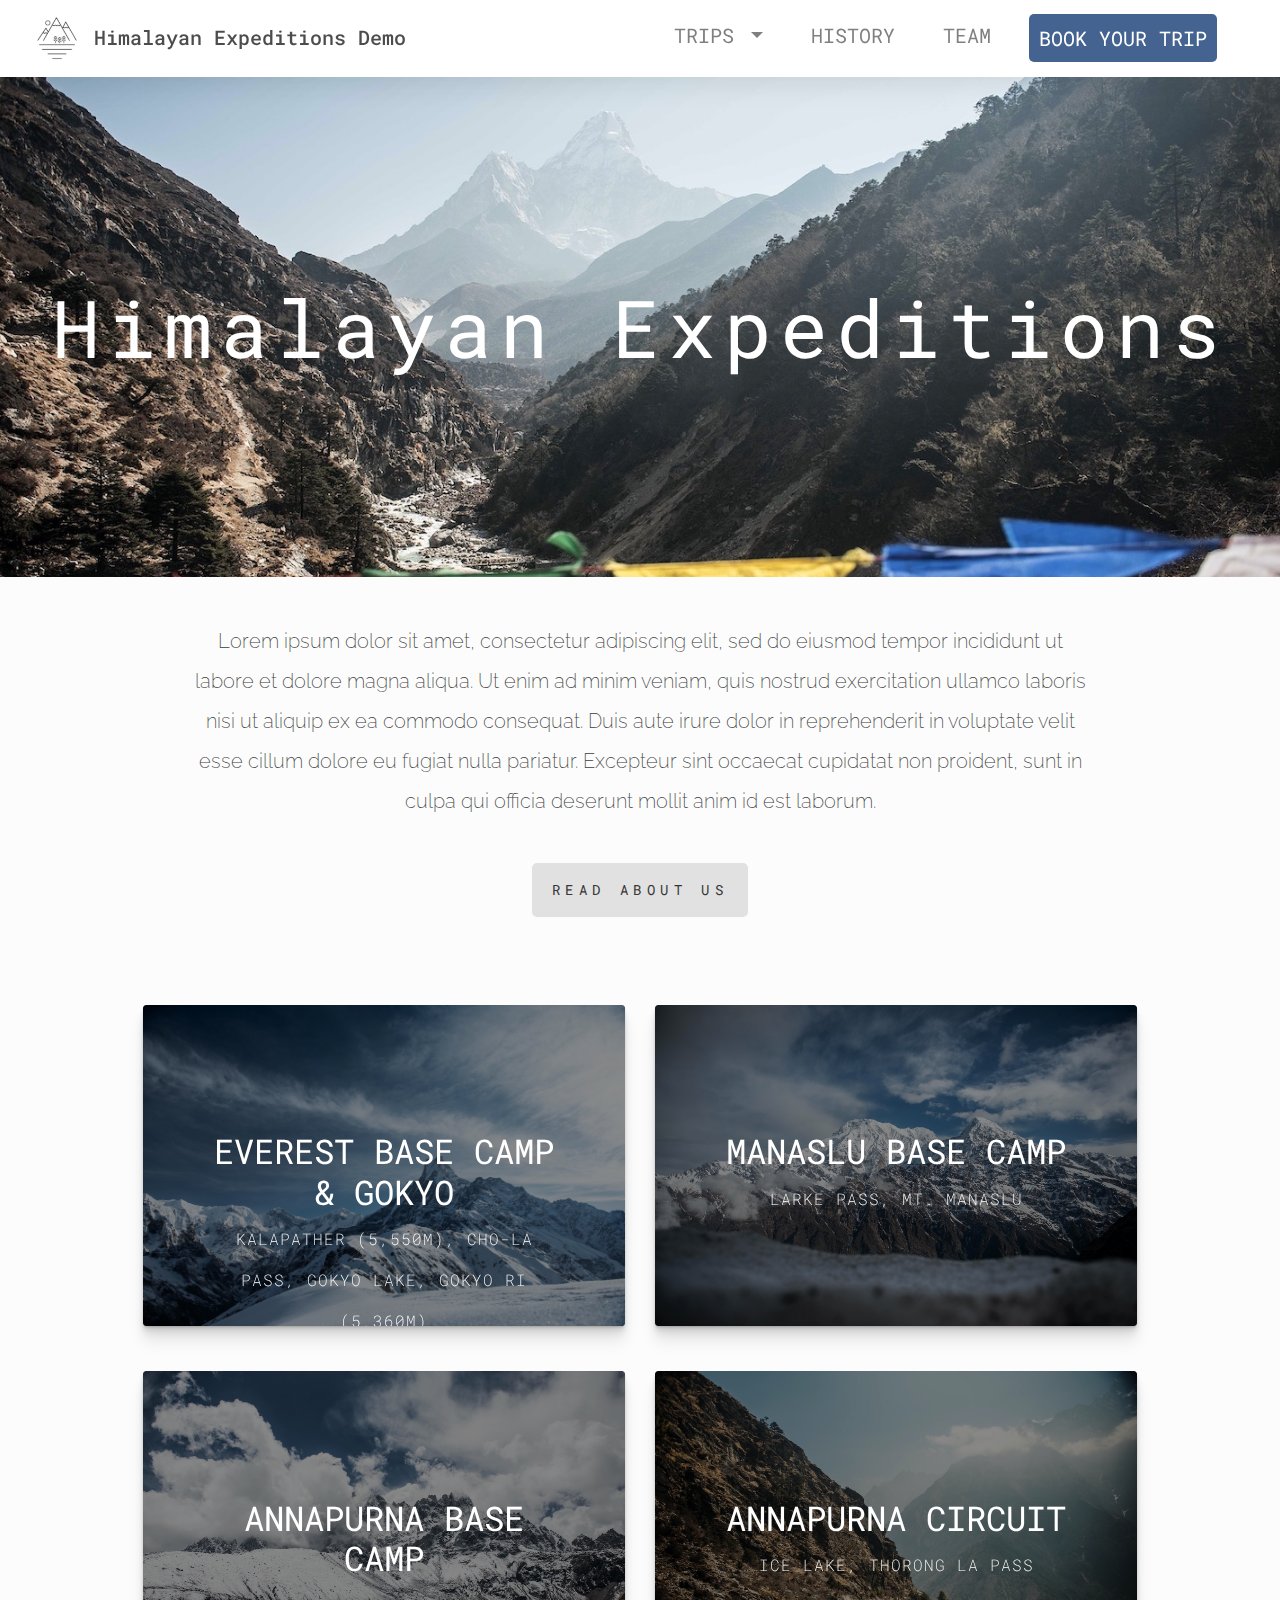
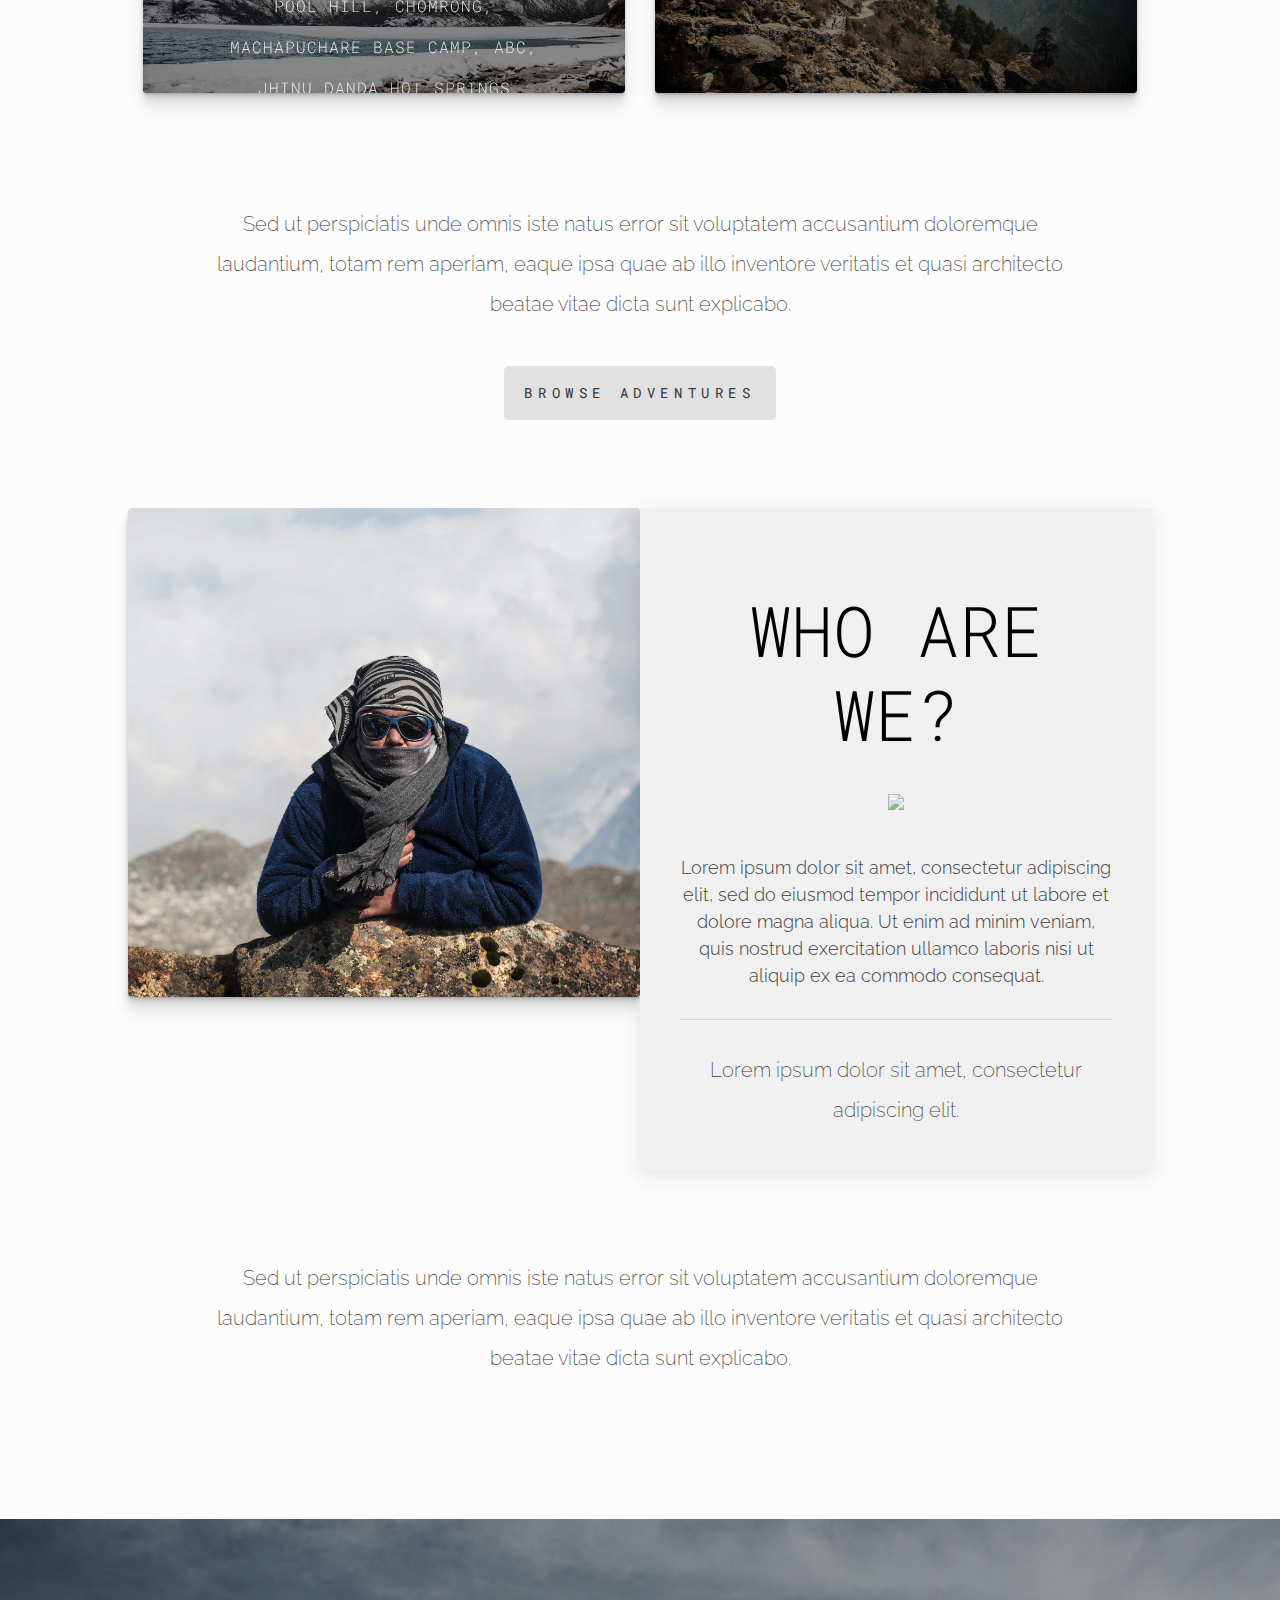
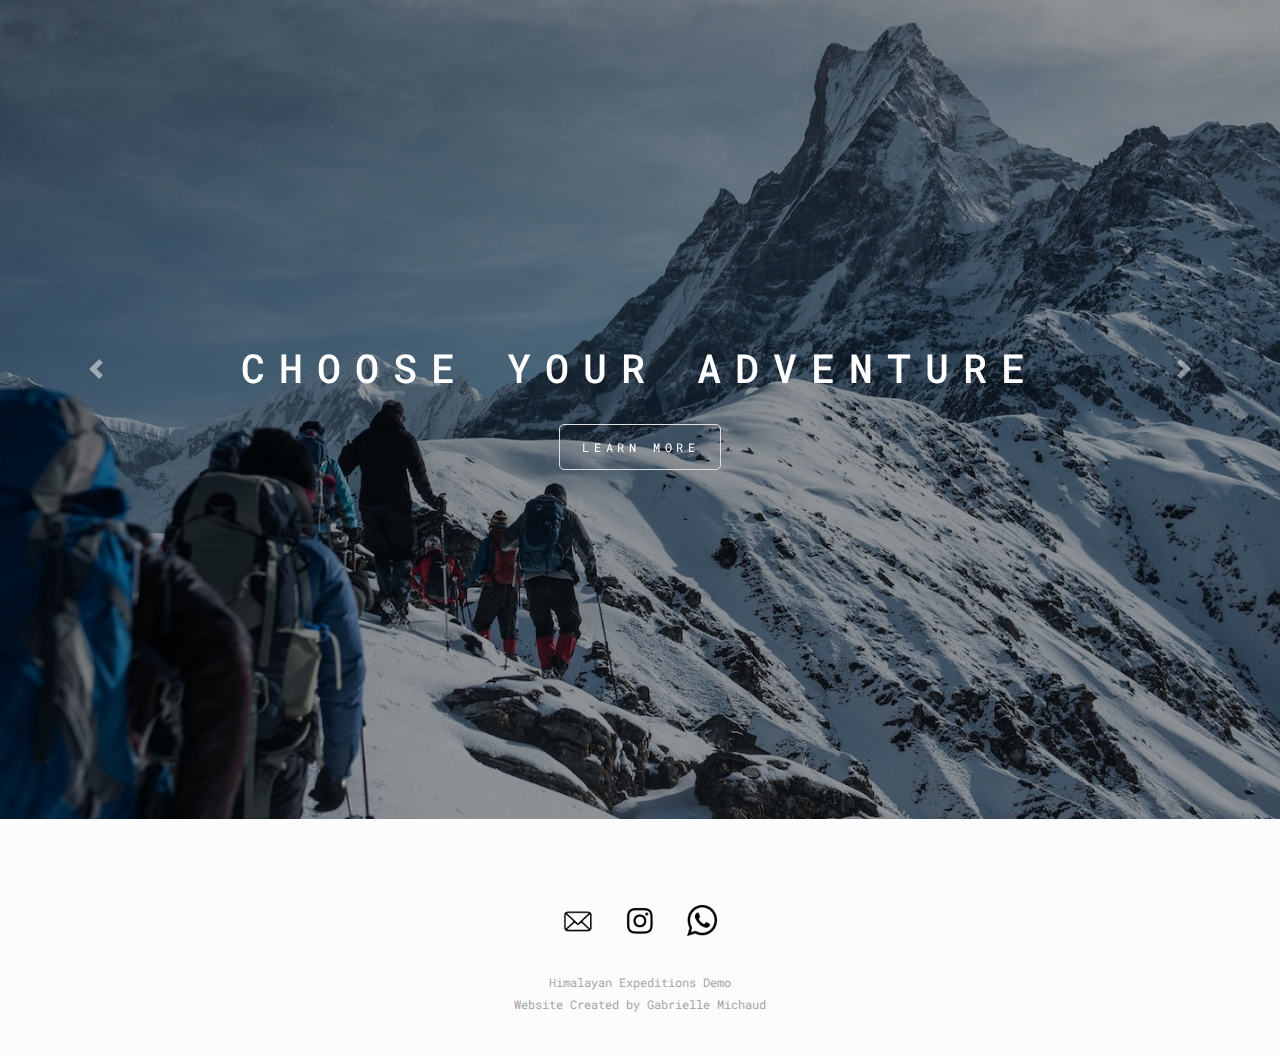
==== commit eb0928c8: "dark favicon, edited footer, new contact form" ====
--- a/index.html
+++ b/index.html
@@ -251,7 +251,7 @@
                 <small>
                     Himalayan Expeditions Demo
                     <br>
-                    Website Created by <a href="http://rubinwebdesign.com/" target="_blank">Rubin Web Design</a>
+                    Website Created by <a href="http://gabriellemichaud.com/" target="_blank">Gabrielle Michaud</a>
                 </small>
             </footer>
             <br><br>
